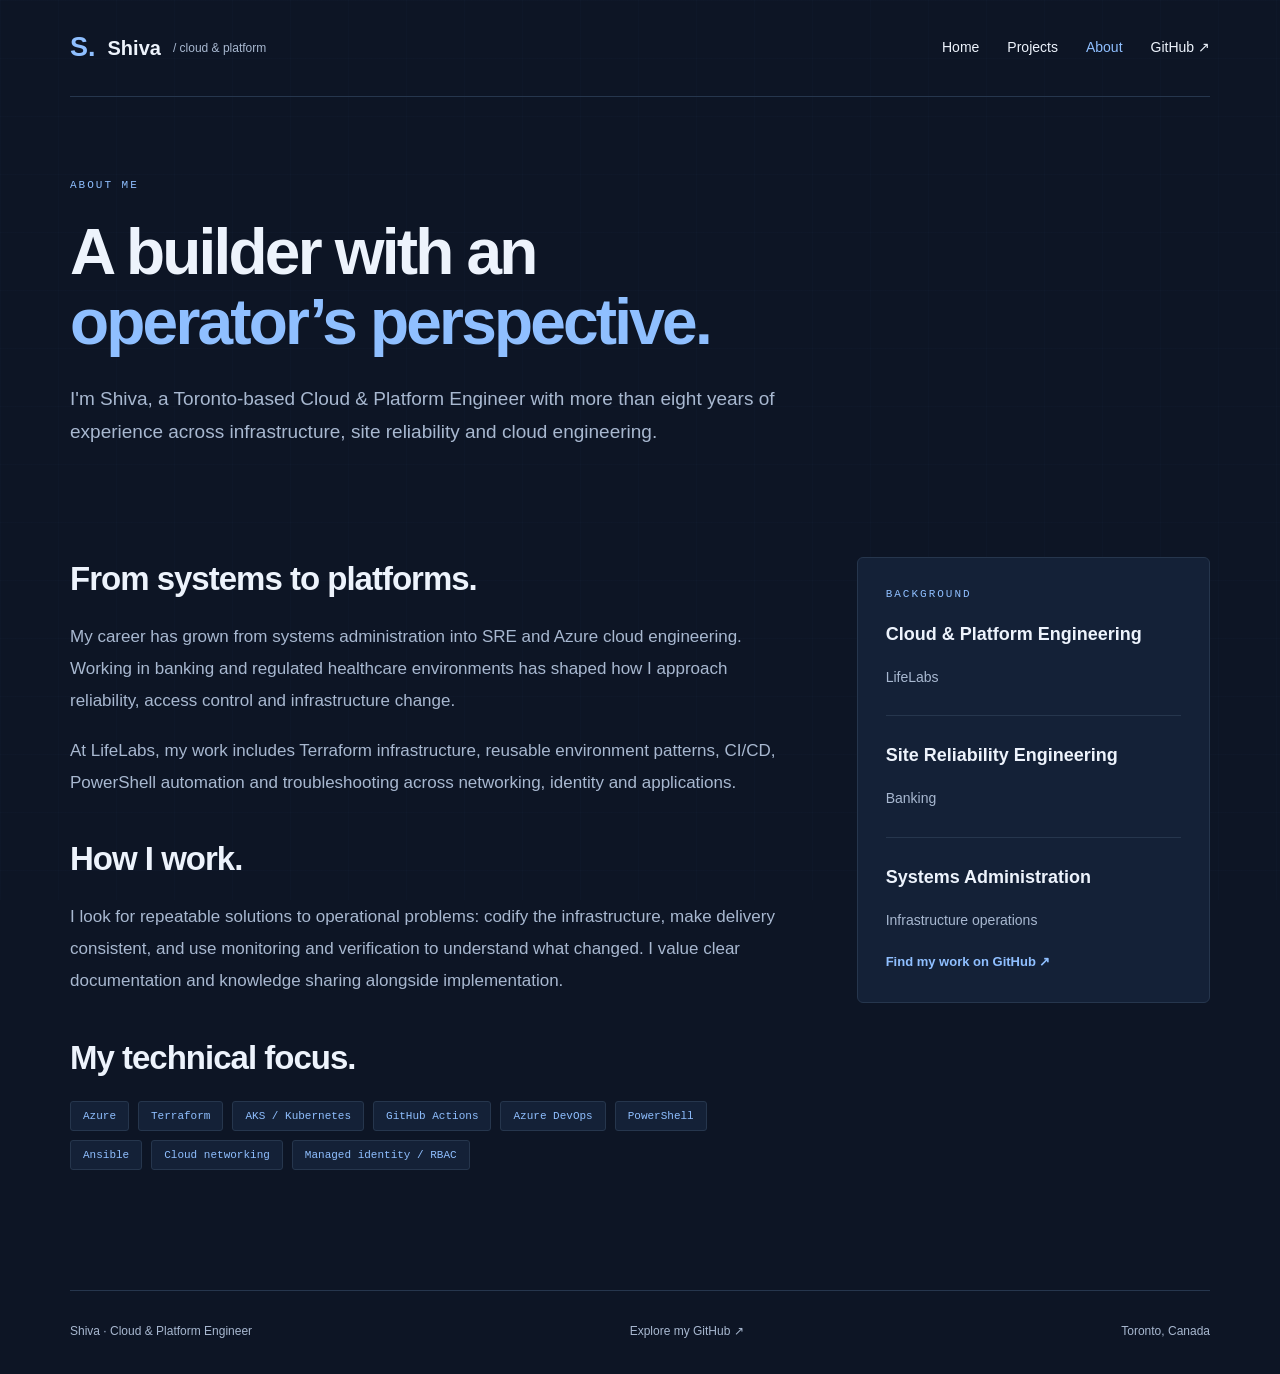
==== about.html @ f5b9aa0a "upload the portfolio" ====
<!doctype html><html lang="en"><head><meta charset="utf-8"><meta name="viewport" content="width=device-width,initial-scale=1"><meta name="description" content="Shiva — Cloud and Platform Engineer. Azure, Terraform, Kubernetes and infrastructure automation projects."><title>About | Shiva</title><link rel="stylesheet" href="style.css"></head><body><a class="skip" href="#main">Skip to content</a><header><a class="brand" href="index.html"><span class="mark">S.</span> Shiva<span class="brand-sub"> / cloud & platform</span></a><nav aria-label="Main navigation"><a  href="index.html">Home</a><a  href="projects.html">Projects</a><a aria-current="page" href="about.html">About</a><a href="https://github.com/shivakpkp">GitHub ↗</a></nav></header><main id="main"><section class="page-intro"><div class="eyebrow">ABOUT ME</div><h1>A builder with an<br><em>operator’s perspective.</em></h1><p class="lead">I'm Shiva, a Toronto-based Cloud & Platform Engineer with more than eight years of experience across infrastructure, site reliability and cloud engineering.</p></section><div class="case-layout"><article><section class="case-section"><h2>From systems to platforms.</h2><p>My career has grown from systems administration into SRE and Azure cloud engineering. Working in banking and regulated healthcare environments has shaped how I approach reliability, access control and infrastructure change.</p><p>At LifeLabs, my work includes Terraform infrastructure, reusable environment patterns, CI/CD, PowerShell automation and troubleshooting across networking, identity and applications.</p></section><section class="case-section"><h2>How I work.</h2><p>I look for repeatable solutions to operational problems: codify the infrastructure, make delivery consistent, and use monitoring and verification to understand what changed. I value clear documentation and knowledge sharing alongside implementation.</p></section><section class="case-section"><h2>My technical focus.</h2><div class="tags"><span>Azure</span><span>Terraform</span><span>AKS / Kubernetes</span><span>GitHub Actions</span><span>Azure DevOps</span><span>PowerShell</span><span>Ansible</span><span>Cloud networking</span><span>Managed identity / RBAC</span></div></section></article><aside class="case-side"><div class="eyebrow">BACKGROUND</div><h3>Cloud & Platform Engineering</h3><p>LifeLabs</p><hr><h3>Site Reliability Engineering</h3><p>Banking</p><hr><h3>Systems Administration</h3><p>Infrastructure operations</p><a class="text-link" href="https://github.com/shivakpkp">Find my work on GitHub ↗</a></aside></div></main><footer><span>Shiva · Cloud & Platform Engineer</span><a href="https://github.com/shivakpkp">Explore my GitHub ↗</a><span>Toronto, Canada</span></footer></body></html>
---- style.css ----
:root{--bg:#0d1525;--panel:#142137;--ink:#edf3fc;--muted:#a8b8d0;--blue:#8fbfff;--line:#26364d}*{box-sizing:border-box}html{scroll-behavior:smooth}body{margin:0;background:var(--bg);color:var(--ink);font-family:Arial,Helvetica,sans-serif;line-height:1.7}body:before{content:"";position:fixed;inset:0;z-index:-1;background-image:linear-gradient(#729be805 1px,transparent 1px),linear-gradient(90deg,#729be805 1px,transparent 1px);background-size:58px 58px}a{color:inherit;text-decoration:none}a:hover{color:var(--blue)}a:focus-visible,summary:focus-visible{outline:2px solid var(--blue);outline-offset:6px}.skip{position:absolute;left:12px;top:-100px;background:var(--ink);color:var(--bg);padding:12px}.skip:focus{top:8px}header,main,footer{max-width:1140px;margin:auto}header{display:flex;align-items:center;justify-content:space-between;padding:25px 0;border-bottom:1px solid var(--line)}.brand{font-size:20px;font-weight:bold;display:flex;align-items:center;gap:12px}.mark{color:var(--blue);font-size:27px}.brand-sub{font-size:12px;color:var(--muted);font-weight:normal}nav{display:flex;gap:28px;font-size:14px}nav a[aria-current]{color:var(--blue)}.hero{display:grid;grid-template-columns:1.65fr 1fr;gap:75px;align-items:center;padding:100px 0 85px}.eyebrow{font:11px/1.5 monospace;letter-spacing:2px;color:var(--blue)}.dot{display:inline-block;width:7px;height:7px;background:#80d5bc;border-radius:50%;margin-right:8px}h1{font-size:64px;line-height:1.08;letter-spacing:-2.8px;margin:25px 0}em{font-style:normal;color:var(--blue)}.lead{font-size:19px;line-height:1.75;color:var(--muted);max-width:720px}p{color:var(--muted)}.meta{font:10px/1.8 monospace;letter-spacing:1px;margin:25px 0}.meta span{padding:0 10px;color:var(--blue)}.actions{display:flex;gap:12px;margin-top:30px;flex-wrap:wrap}.button{display:inline-block;padding:13px 21px;border:1px solid #b5cfff;border-radius:5px;background:#dbe9ff;color:#142137;font-size:13px;font-weight:bold}.button:hover{background:#fff;color:#142137}.secondary{background:var(--panel);color:var(--ink);border-color:var(--line)}.blueprint{padding:30px;border:1px solid var(--line);border-radius:10px;background:linear-gradient(140deg,#16284299,#111c2d99);text-align:center}.blueprint .eyebrow{font-size:9px}.orbit{width:220px;height:220px;border:1px solid #3c5b81;border-radius:50%;margin:32px auto;display:grid;place-items:center;position:relative;box-shadow:0 0 0 16px #7bafff05,0 0 0 32px #7bafff03}.orbit:before,.orbit:after{content:"";position:absolute;background:var(--blue);width:8px;height:8px;border-radius:50%;left:31px;top:31px}.orbit:after{left:auto;top:auto;right:31px;bottom:31px;background:#80d5bc}.core{font-size:80px;line-height:1.1;color:var(--blue);letter-spacing:-5px}.core span{display:block;font:8px monospace;letter-spacing:2px;margin-top:18px;color:var(--muted)}.steps{display:flex;justify-content:space-between;font:8px monospace;color:var(--blue);letter-spacing:1px}.blueprint p{font-size:13px;margin-top:24px}.focus{display:grid;grid-template-columns:repeat(3,1fr);border-top:1px solid var(--line);border-bottom:1px solid var(--line);padding:32px 0;gap:40px;margin-bottom:85px}.focus h3{font-size:18px;margin:12px 0 8px}.focus p{font-size:14px;margin:0}.section-title{display:flex;justify-content:space-between;align-items:end;margin-bottom:30px}h2{font-size:33px;line-height:1.2;letter-spacing:-1px;margin:12px 0 22px}.text-link{font-size:13px;font-weight:bold;color:var(--blue)}.grid{display:grid;grid-template-columns:1fr 1fr;gap:22px}.project{position:relative;padding:30px;background:var(--panel);border:1px solid var(--line);border-radius:7px}.project .eyebrow{font-size:9px}.kind{font:10px monospace;color:var(--muted);margin-top:10px}.project h3{font-size:25px;line-height:1.3;letter-spacing:-.5px;margin:22px 0 15px;max-width:400px}.project h3 span{color:var(--blue)}.project p{font-size:15px;min-height:76px}.repo{margin-left:24px;font-size:12px;color:var(--muted)}.closing{margin:85px 0;padding:40px 0;border-top:1px solid var(--line);max-width:760px}.closing p{max-width:660px}.page-intro{padding:80px 0 45px}.page-intro h1{max-width:850px}.page-intro+.grid{margin-bottom:80px}details{padding:24px 0;border-top:1px solid var(--line)}summary{font-size:21px;cursor:pointer}summary span{float:right;font:12px monospace;color:var(--muted);padding-top:7px}details p{max-width:700px}.case-head{padding:60px 0 40px;border-bottom:1px solid var(--line)}.case-head .eyebrow{margin-top:40px}.case-head h1{max-width:850px;font-size:54px}.tags{display:flex;gap:9px;flex-wrap:wrap;margin:24px 0}.tags span{font:11px monospace;color:var(--blue);border:1px solid var(--line);background:var(--panel);padding:8px 12px;border-radius:3px}.case-layout{display:grid;grid-template-columns:2fr 1fr;gap:80px;margin:35px 0 80px}.case-section{margin-bottom:40px}.case-section p{font-size:17px;line-height:1.9}.case-side{align-self:start;padding:28px;background:var(--panel);border:1px solid var(--line);border-radius:6px;margin-top:10px}.case-side p{font-size:14px}.case-side h3{font-size:18px;line-height:1.5}.case-side .button{margin-top:12px}hr{border:0;border-top:1px solid var(--line);margin:26px 0}footer{border-top:1px solid var(--line);display:flex;justify-content:space-between;padding:30px 0;font-size:12px;color:var(--muted);margin-top:65px}@media(max-width:1200px){header,main,footer{margin-left:6%;margin-right:6%}.hero{gap:35px}.orbit{width:185px;height:185px}}@media(max-width:800px){.hero{grid-template-columns:1fr;padding:60px 0;gap:40px}h1{font-size:50px}.blueprint{display:none}.focus{gap:25px}.brand-sub{display:none}.case-layout{grid-template-columns:1fr;gap:10px}.case-head h1{font-size:42px}.case-side{margin-top:0}.project{padding:24px}.grid{gap:16px}.repo{display:block;margin:12px 0 0}nav{gap:18px}}@media(max-width:550px){header{align-items:flex-start;gap:20px;flex-direction:column;padding:20px 0}nav{width:100%;justify-content:space-between;font-size:13px}h1{font-size:43px;letter-spacing:-1.6px}.lead{font-size:17px}.focus,.grid{grid-template-columns:1fr}.focus{margin-bottom:55px}.focus>div{padding-bottom:16px}.section-title{align-items:start;gap:20px}.section-title h2{font-size:29px}.section-title>a{white-space:nowrap;margin-top:26px}.project p{min-height:0}.page-intro{padding-top:50px}summary span{float:none;display:block;margin-left:19px}.case-head h1{font-size:37px}footer{flex-direction:column;gap:12px}.closing{margin:55px 0}.meta{font-size:9px}}

/* Home: expertise accordion, matching the supplied reference. */
.home-light{--bg:#f4f7ff;--panel:#fff;--ink:#172e55;--muted:#526985;--blue:#2561ce;--line:#cfddf5}.home-light:before{display:none}.home-light .blueprint{background:#edf3ff}.home-light .button{background:#235dc5;color:#fff;border-color:#235dc5}.home-light .secondary{background:#fff;color:#172e55;border-color:#cfddf5}.home-light .orbit{border-color:#adc5e8}.expertise{padding:15px 0 20px;scroll-margin-top:30px}.expertise-heading{display:grid;grid-template-columns:1.2fr 1fr;align-items:center;gap:70px;margin-bottom:42px}.expertise-heading h2{font-size:40px;line-height:1.2;margin:14px 0 0;letter-spacing:-1.1px}.expertise-heading p{font-size:18px;line-height:1.65;margin:20px 0 0}.categories{display:grid;gap:18px}.category{border:1px solid #cfddf5;border-radius:13px;background:#fff;padding:0;overflow:hidden}.category summary{list-style:none;display:flex;align-items:center;gap:32px;padding:28px;min-height:120px}.category summary::-webkit-details-marker{display:none}.category summary>span{float:none;padding:0}.category-number{font:23px monospace!important;color:#2561ce!important;flex:0 0 30px}.category-label{flex:1;min-width:0;font-family:Arial,Helvetica,sans-serif!important}.category-label strong{display:block;font-size:24px;line-height:1.35;color:#172e55}.category-label>span{display:block;font:16px/1.6 Arial,Helvetica,sans-serif;color:#526985;margin-top:7px}.category-arrow{font:32px/1 Arial,Helvetica,sans-serif!important;color:#2561ce!important;transition:transform .15s}.category[open] .category-arrow{transform:rotate(90deg)}.category-projects{border-top:1px solid #dfE7f5;margin:0 28px 0 90px;padding:0 0 8px}.category-projects article{display:flex;justify-content:space-between;align-items:center;gap:25px;padding:22px 0}.category-projects article+article{border-top:1px solid #e7edf7}.category-projects h3{font-size:18px;line-height:1.4;margin:0 0 7px}.category-projects p{font-size:14px;max-width:650px;margin:0}.category-projects .text-link{white-space:nowrap}.category summary:hover{background:#f9fbff}.category summary:focus-visible{outline-offset:-5px}@media(max-width:700px){.expertise-heading{grid-template-columns:1fr;gap:0;margin-bottom:28px}.expertise-heading h2{font-size:34px}.expertise-heading p{font-size:16px}.category summary{gap:16px;padding:22px 18px}.category-label strong{font-size:20px}.category-label>span{font-size:14px}.category-number{font-size:19px!important;flex-basis:25px}.category-projects{margin:0 18px;padding-left:0}.category-projects article{align-items:flex-start;flex-direction:column;gap:12px}.category summary span{margin-left:0}.category-label>span{margin-top:7px}}@media(prefers-reduced-motion:reduce){html{scroll-behavior:auto}.category-arrow{transition:none}}

/* Dark home theme */
.home-dark{--bg:#0d1525;--panel:#142137;--ink:#edf3fc;--muted:#a8b8d0;--blue:#8fbfff;--line:#2b405c}.home-dark .category{background:var(--panel);border-color:var(--line)}.home-dark .category-label strong{color:var(--ink)}.home-dark .category-label>span{color:var(--muted)}.home-dark .category-number,.home-dark .category-arrow{color:var(--blue)!important}.home-dark .category-projects,.home-dark .category-projects article+article{border-color:var(--line)}.home-dark .category summary:hover{background:#1b2d47}
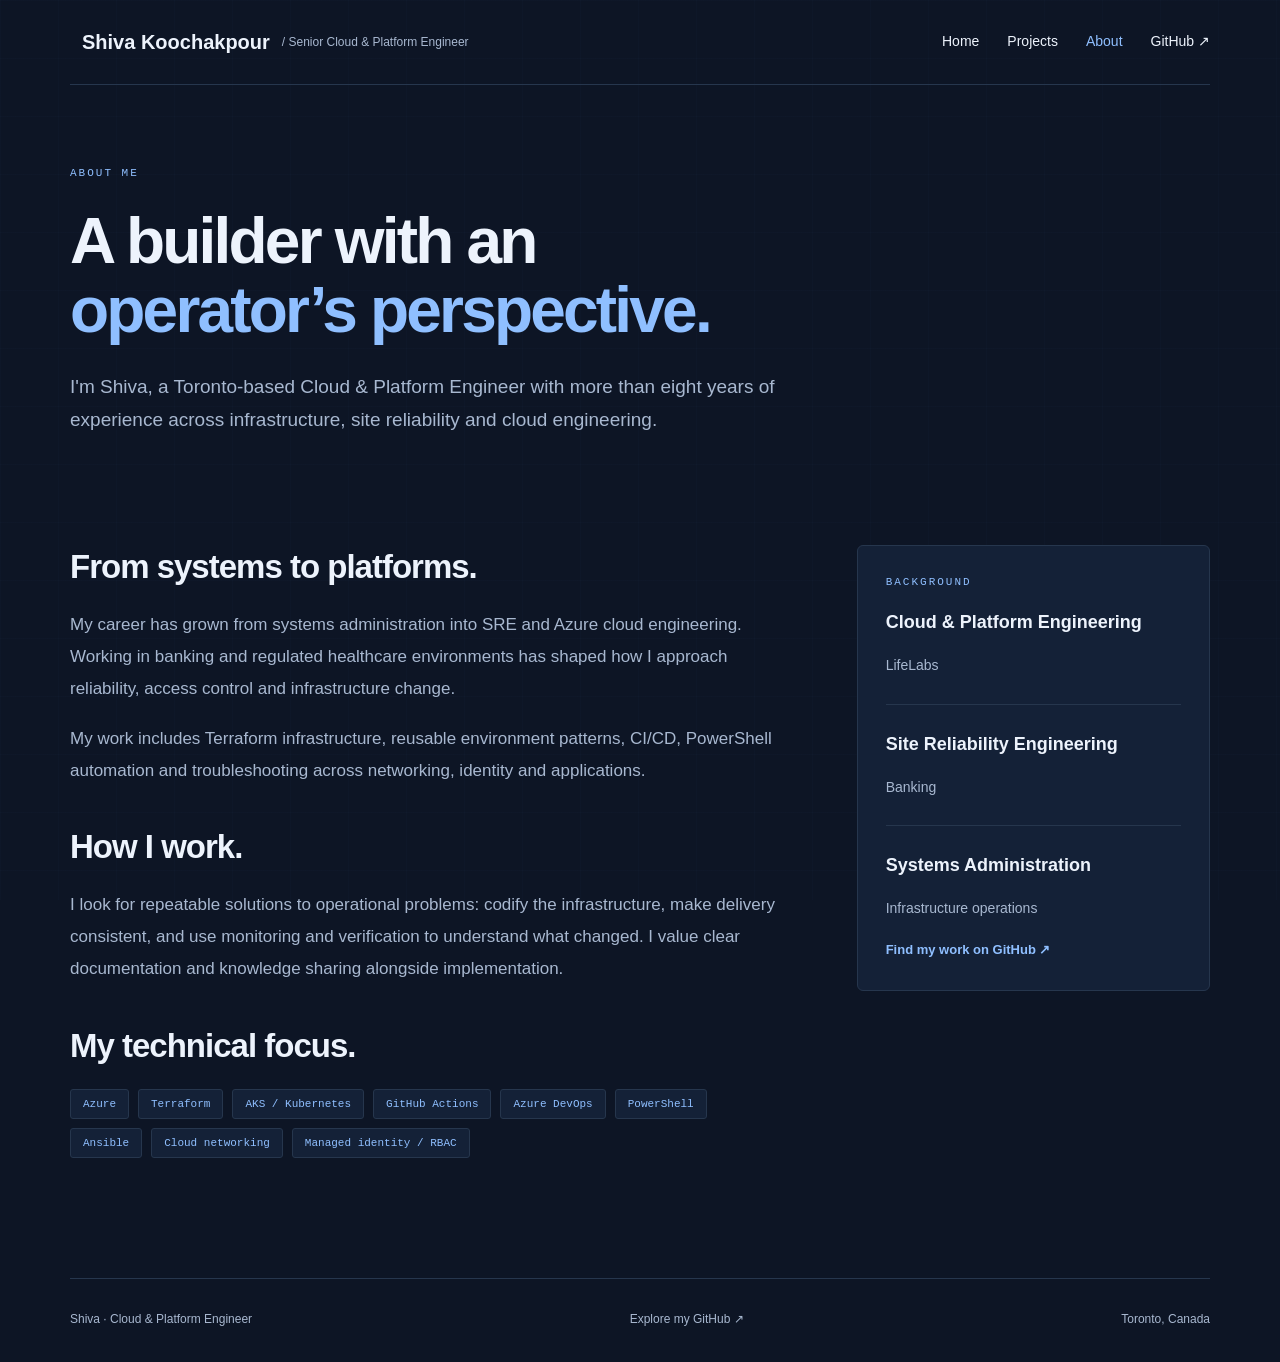
==== commit 5262bec7: "Change some details" ====
--- a/about.html
+++ b/about.html
@@ -1 +1 @@
-<!doctype html><html lang="en"><head><meta charset="utf-8"><meta name="viewport" content="width=device-width,initial-scale=1"><meta name="description" content="Shiva — Cloud and Platform Engineer. Azure, Terraform, Kubernetes and infrastructure automation projects."><title>About | Shiva</title><link rel="stylesheet" href="style.css"></head><body><a class="skip" href="#main">Skip to content</a><header><a class="brand" href="index.html"><span class="mark">S.</span> Shiva<span class="brand-sub"> / cloud & platform</span></a><nav aria-label="Main navigation"><a  href="index.html">Home</a><a  href="projects.html">Projects</a><a aria-current="page" href="about.html">About</a><a href="https://github.com/shivakpkp">GitHub ↗</a></nav></header><main id="main"><section class="page-intro"><div class="eyebrow">ABOUT ME</div><h1>A builder with an<br><em>operator’s perspective.</em></h1><p class="lead">I'm Shiva, a Toronto-based Cloud & Platform Engineer with more than eight years of experience across infrastructure, site reliability and cloud engineering.</p></section><div class="case-layout"><article><section class="case-section"><h2>From systems to platforms.</h2><p>My career has grown from systems administration into SRE and Azure cloud engineering. Working in banking and regulated healthcare environments has shaped how I approach reliability, access control and infrastructure change.</p><p>At LifeLabs, my work includes Terraform infrastructure, reusable environment patterns, CI/CD, PowerShell automation and troubleshooting across networking, identity and applications.</p></section><section class="case-section"><h2>How I work.</h2><p>I look for repeatable solutions to operational problems: codify the infrastructure, make delivery consistent, and use monitoring and verification to understand what changed. I value clear documentation and knowledge sharing alongside implementation.</p></section><section class="case-section"><h2>My technical focus.</h2><div class="tags"><span>Azure</span><span>Terraform</span><span>AKS / Kubernetes</span><span>GitHub Actions</span><span>Azure DevOps</span><span>PowerShell</span><span>Ansible</span><span>Cloud networking</span><span>Managed identity / RBAC</span></div></section></article><aside class="case-side"><div class="eyebrow">BACKGROUND</div><h3>Cloud & Platform Engineering</h3><p>LifeLabs</p><hr><h3>Site Reliability Engineering</h3><p>Banking</p><hr><h3>Systems Administration</h3><p>Infrastructure operations</p><a class="text-link" href="https://github.com/shivakpkp">Find my work on GitHub ↗</a></aside></div></main><footer><span>Shiva · Cloud & Platform Engineer</span><a href="https://github.com/shivakpkp">Explore my GitHub ↗</a><span>Toronto, Canada</span></footer></body></html>+<!doctype html><html lang="en"><head><meta charset="utf-8"><meta name="viewport" content="width=device-width,initial-scale=1"><meta name="description" content="Shiva — Cloud and Platform Engineer. Azure, Terraform, Kubernetes and infrastructure automation projects."><title>About | Shiva</title><link rel="stylesheet" href="style.css"></head><body><a class="skip" href="#main">Skip to content</a><header><a class="brand" href="index.html"><span class="mark"> </span> Shiva Koochakpour<span class="brand-sub"> / Senior Cloud & Platform Engineer</span></a><nav aria-label="Main navigation"><a  href="index.html">Home</a><a  href="projects.html">Projects</a><a aria-current="page" href="about.html">About</a><a href="https://github.com/shivakpkp">GitHub ↗</a></nav></header><main id="main"><section class="page-intro"><div class="eyebrow">ABOUT ME</div><h1>A builder with an<br><em>operator’s perspective.</em></h1><p class="lead">I'm Shiva, a Toronto-based Cloud & Platform Engineer with more than eight years of experience across infrastructure, site reliability and cloud engineering.</p></section><div class="case-layout"><article><section class="case-section"><h2>From systems to platforms.</h2><p>My career has grown from systems administration into SRE and Azure cloud engineering. Working in banking and regulated healthcare environments has shaped how I approach reliability, access control and infrastructure change.</p><p> My work includes Terraform infrastructure, reusable environment patterns, CI/CD, PowerShell automation and troubleshooting across networking, identity and applications.</p></section><section class="case-section"><h2>How I work.</h2><p>I look for repeatable solutions to operational problems: codify the infrastructure, make delivery consistent, and use monitoring and verification to understand what changed. I value clear documentation and knowledge sharing alongside implementation.</p></section><section class="case-section"><h2>My technical focus.</h2><div class="tags"><span>Azure</span><span>Terraform</span><span>AKS / Kubernetes</span><span>GitHub Actions</span><span>Azure DevOps</span><span>PowerShell</span><span>Ansible</span><span>Cloud networking</span><span>Managed identity / RBAC</span></div></section></article><aside class="case-side"><div class="eyebrow">BACKGROUND</div><h3>Cloud & Platform Engineering</h3><p>LifeLabs</p><hr><h3>Site Reliability Engineering</h3><p>Banking</p><hr><h3>Systems Administration</h3><p>Infrastructure operations</p><a class="text-link" href="https://github.com/shivakpkp">Find my work on GitHub ↗</a></aside></div></main><footer><span>Shiva · Cloud & Platform Engineer</span><a href="https://github.com/shivakpkp">Explore my GitHub ↗</a><span>Toronto, Canada</span></footer></body></html>
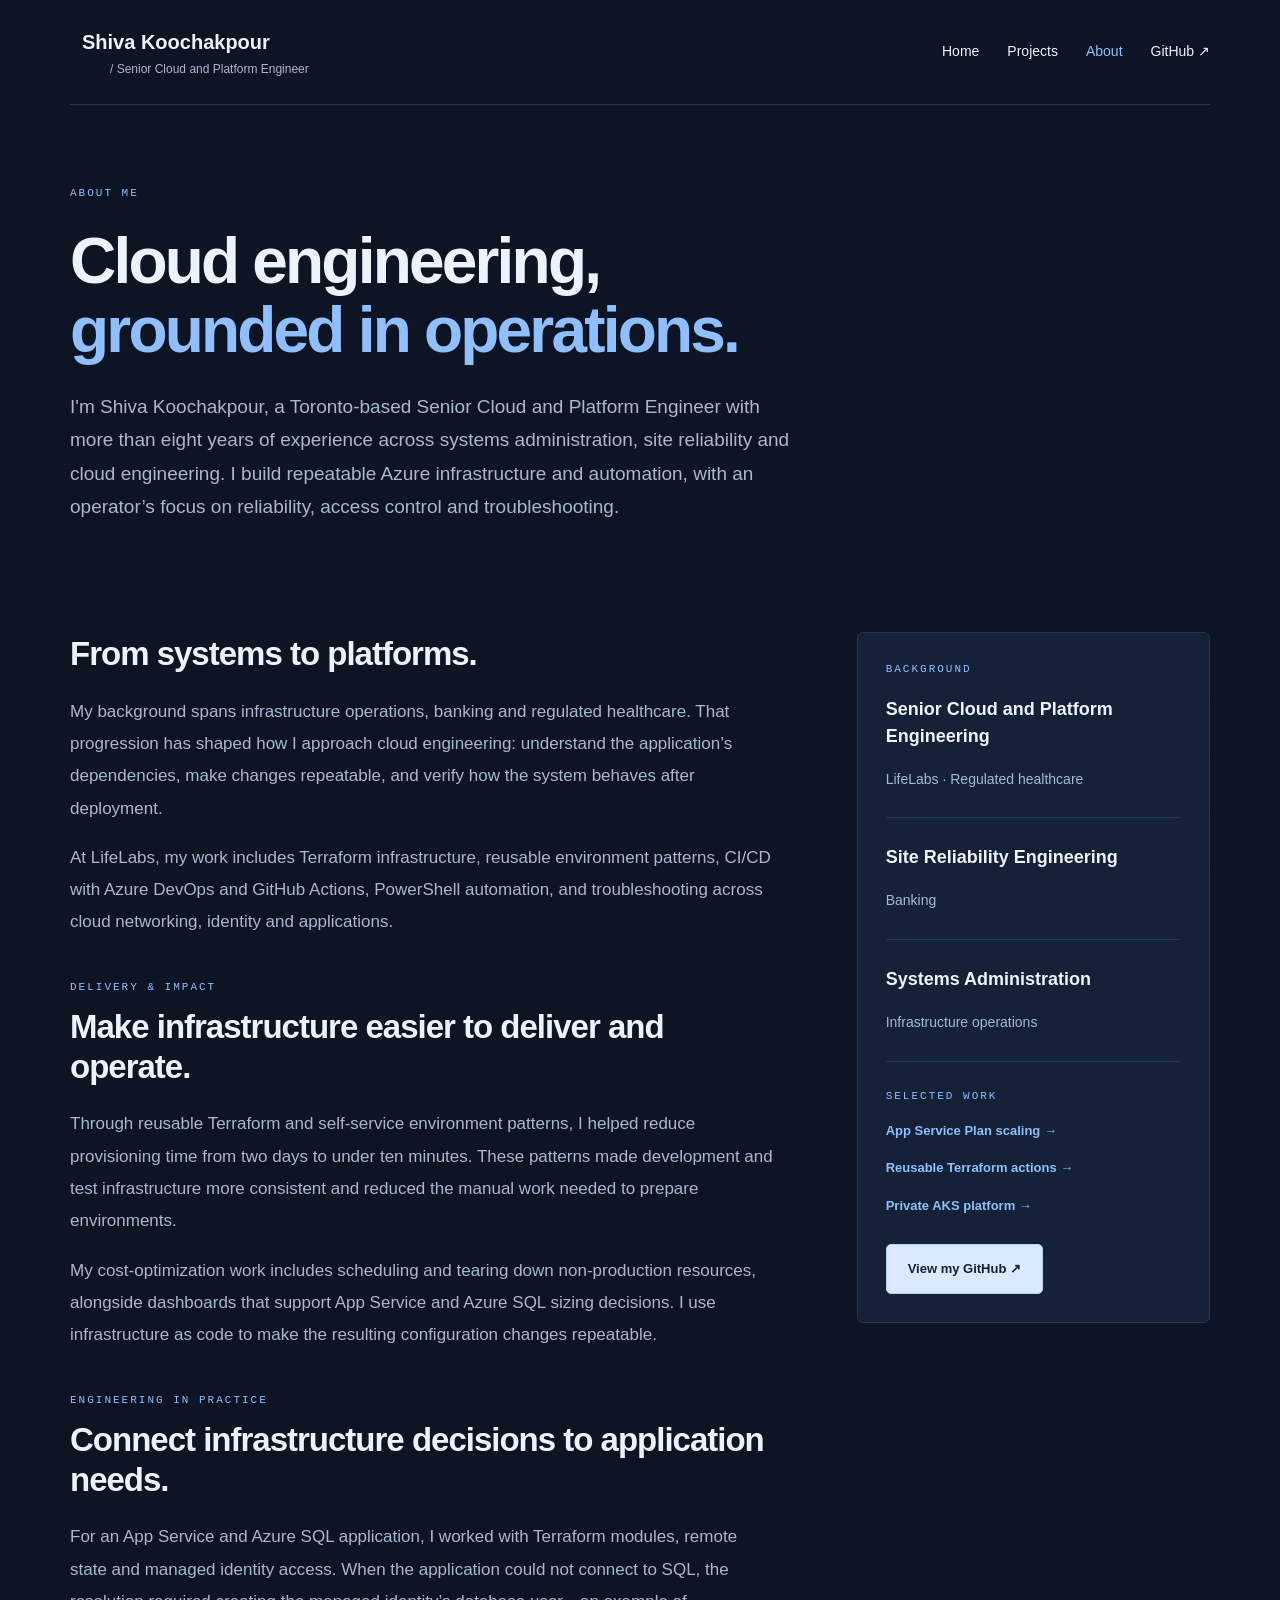
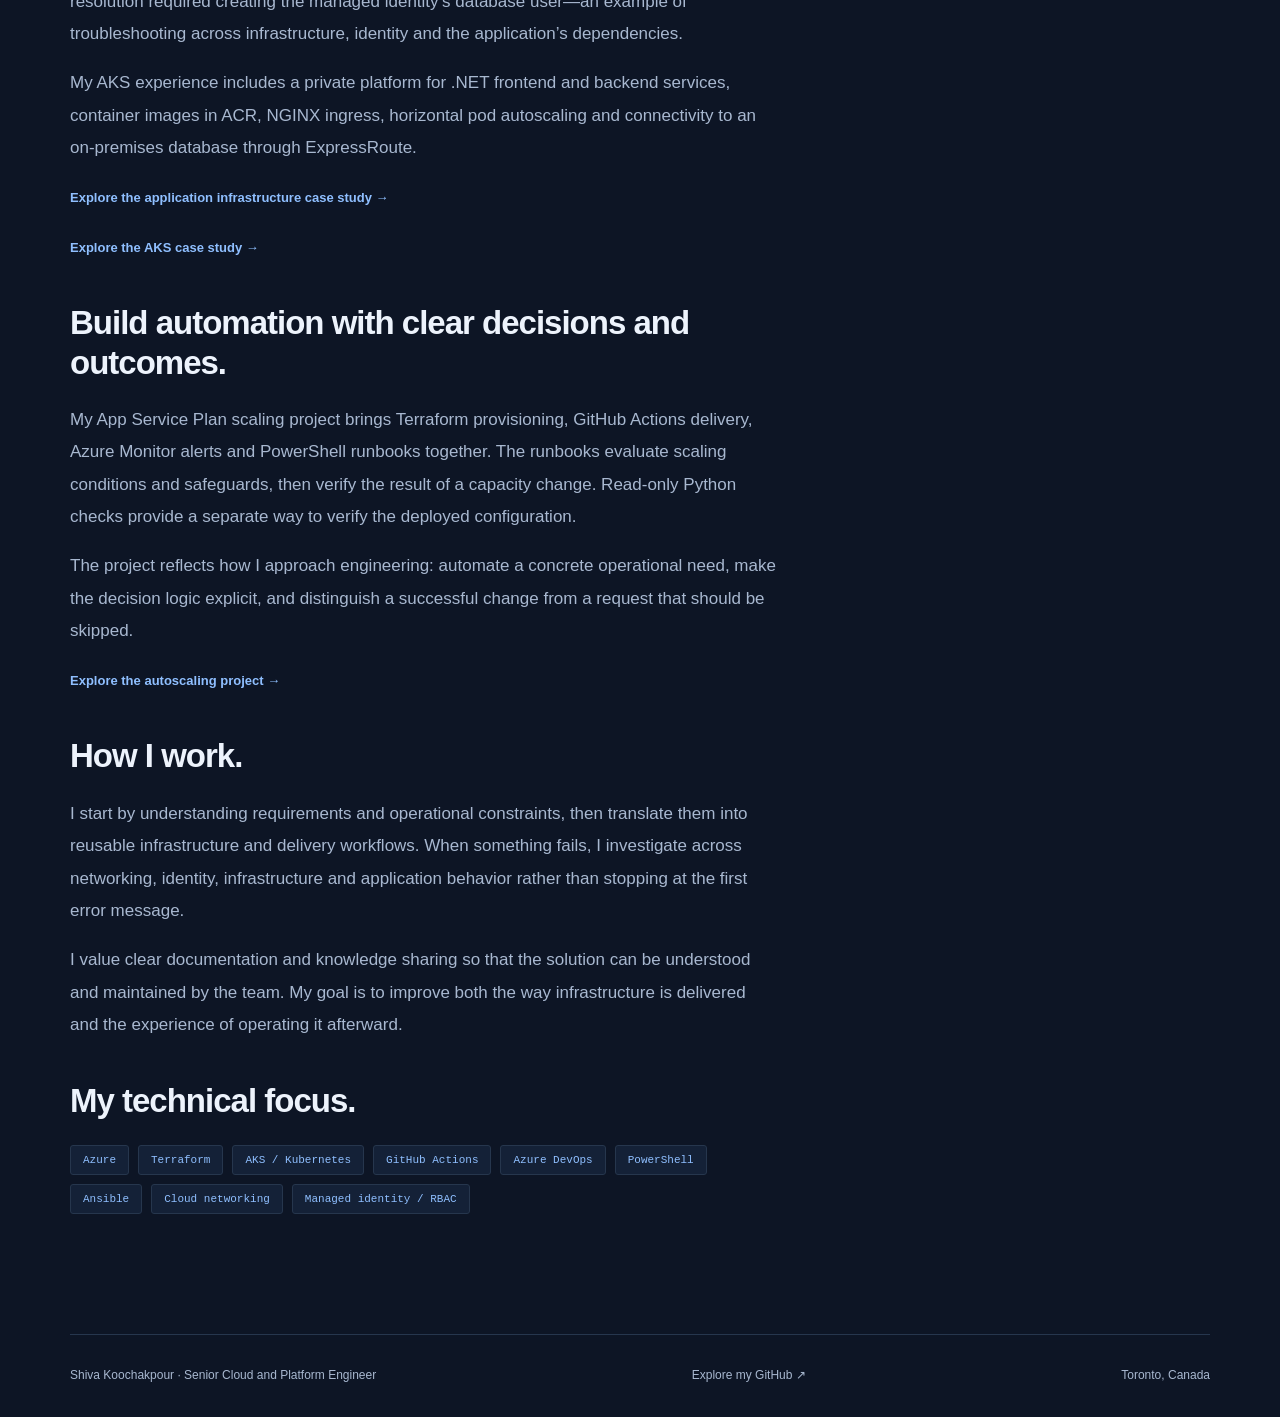
==== commit c4e63707: "Strengthen About page with outcomes and engineering examples" ====
--- a/about.html
+++ b/about.html
@@ -1 +1,27 @@
-<!doctype html><html lang="en"><head><meta charset="utf-8"><meta name="viewport" content="width=device-width,initial-scale=1"><meta name="description" content="Shiva — Cloud and Platform Engineer. Azure, Terraform, Kubernetes and infrastructure automation projects."><title>About | Shiva</title><link rel="stylesheet" href="style.css"></head><body><a class="skip" href="#main">Skip to content</a><header><a class="brand" href="index.html"><span class="mark"> </span> Shiva Koochakpour<span class="brand-sub"> / Senior Cloud & Platform Engineer</span></a><nav aria-label="Main navigation"><a  href="index.html">Home</a><a  href="projects.html">Projects</a><a aria-current="page" href="about.html">About</a><a href="https://github.com/shivakpkp">GitHub ↗</a></nav></header><main id="main"><section class="page-intro"><div class="eyebrow">ABOUT ME</div><h1>A builder with an<br><em>operator’s perspective.</em></h1><p class="lead">I'm Shiva, a Toronto-based Cloud & Platform Engineer with more than eight years of experience across infrastructure, site reliability and cloud engineering.</p></section><div class="case-layout"><article><section class="case-section"><h2>From systems to platforms.</h2><p>My career has grown from systems administration into SRE and Azure cloud engineering. Working in banking and regulated healthcare environments has shaped how I approach reliability, access control and infrastructure change.</p><p> My work includes Terraform infrastructure, reusable environment patterns, CI/CD, PowerShell automation and troubleshooting across networking, identity and applications.</p></section><section class="case-section"><h2>How I work.</h2><p>I look for repeatable solutions to operational problems: codify the infrastructure, make delivery consistent, and use monitoring and verification to understand what changed. I value clear documentation and knowledge sharing alongside implementation.</p></section><section class="case-section"><h2>My technical focus.</h2><div class="tags"><span>Azure</span><span>Terraform</span><span>AKS / Kubernetes</span><span>GitHub Actions</span><span>Azure DevOps</span><span>PowerShell</span><span>Ansible</span><span>Cloud networking</span><span>Managed identity / RBAC</span></div></section></article><aside class="case-side"><div class="eyebrow">BACKGROUND</div><h3>Cloud & Platform Engineering</h3><p>LifeLabs</p><hr><h3>Site Reliability Engineering</h3><p>Banking</p><hr><h3>Systems Administration</h3><p>Infrastructure operations</p><a class="text-link" href="https://github.com/shivakpkp">Find my work on GitHub ↗</a></aside></div></main><footer><span>Shiva · Cloud & Platform Engineer</span><a href="https://github.com/shivakpkp">Explore my GitHub ↗</a><span>Toronto, Canada</span></footer></body></html>+<!doctype html><html lang="en"><head><meta charset="utf-8"><meta name="viewport" content="width=device-width,initial-scale=1"><meta name="description" content="Shiva Koochakpour — Senior Cloud and Platform Engineer. Azure, Terraform, Kubernetes and infrastructure automation projects."><title>About | Shiva Koochakpour</title><link rel="stylesheet" href="style.css"><style>header .brand{flex-wrap:wrap;row-gap:0;min-width:0}header .brand-sub{flex-basis:100%;padding-left:40px}header nav{flex-shrink:0}@media(min-width:551px) and (max-width:1000px){header{flex-wrap:wrap;gap:20px}}</style></head><body><a class="skip" href="#main">Skip to content</a><header><a class="brand" href="index.html"><span class="mark"> </span> Shiva Koochakpour<span class="brand-sub"> / Senior Cloud and Platform Engineer</span></a><nav aria-label="Main navigation"><a  href="index.html">Home</a><a  href="projects.html">Projects</a><a aria-current="page" href="about.html">About</a><a href="https://github.com/shivakpkp">GitHub ↗</a></nav></header><main id="main">
+<section class="page-intro">
+<div class="eyebrow">ABOUT ME</div>
+<h1>Cloud engineering,<br><em>grounded in operations.</em></h1>
+<p class="lead">I'm Shiva Koochakpour, a Toronto-based Senior Cloud and Platform Engineer with more than eight years of experience across systems administration, site reliability and cloud engineering. I build repeatable Azure infrastructure and automation, with an operator’s focus on reliability, access control and troubleshooting.</p>
+</section>
+<div class="case-layout"><article>
+<section class="case-section"><h2>From systems to platforms.</h2>
+<p>My background spans infrastructure operations, banking and regulated healthcare. That progression has shaped how I approach cloud engineering: understand the application’s dependencies, make changes repeatable, and verify how the system behaves after deployment.</p>
+<p>At LifeLabs, my work includes Terraform infrastructure, reusable environment patterns, CI/CD with Azure DevOps and GitHub Actions, PowerShell automation, and troubleshooting across cloud networking, identity and applications.</p></section>
+<section class="case-section"><div class="eyebrow">DELIVERY &amp; IMPACT</div><h2>Make infrastructure easier to deliver and operate.</h2>
+<p>Through reusable Terraform and self-service environment patterns, I helped reduce provisioning time from two days to under ten minutes. These patterns made development and test infrastructure more consistent and reduced the manual work needed to prepare environments.</p>
+<p>My cost-optimization work includes scheduling and tearing down non-production resources, alongside dashboards that support App Service and Azure SQL sizing decisions. I use infrastructure as code to make the resulting configuration changes repeatable.</p></section>
+<section class="case-section"><div class="eyebrow">ENGINEERING IN PRACTICE</div><h2>Connect infrastructure decisions to application needs.</h2>
+<p>For an App Service and Azure SQL application, I worked with Terraform modules, remote state and managed identity access. When the application could not connect to SQL, the resolution required creating the managed identity’s database user—an example of troubleshooting across infrastructure, identity and the application’s dependencies.</p>
+<p>My AKS experience includes a private platform for .NET frontend and backend services, container images in ACR, NGINX ingress, horizontal pod autoscaling and connectivity to an on-premises database through ExpressRoute.</p>
+<p><a class="text-link" href="projects/app-service-sql.html">Explore the application infrastructure case study →</a></p>
+<p><a class="text-link" href="projects/aks-platform.html">Explore the AKS case study →</a></p></section>
+<section class="case-section"><h2>Build automation with clear decisions and outcomes.</h2>
+<p>My App Service Plan scaling project brings Terraform provisioning, GitHub Actions delivery, Azure Monitor alerts and PowerShell runbooks together. The runbooks evaluate scaling conditions and safeguards, then verify the result of a capacity change. Read-only Python checks provide a separate way to verify the deployed configuration.</p>
+<p>The project reflects how I approach engineering: automate a concrete operational need, make the decision logic explicit, and distinguish a successful change from a request that should be skipped.</p>
+<p><a class="text-link" href="projects/app-service-scaling.html">Explore the autoscaling project →</a></p></section>
+<section class="case-section"><h2>How I work.</h2>
+<p>I start by understanding requirements and operational constraints, then translate them into reusable infrastructure and delivery workflows. When something fails, I investigate across networking, identity, infrastructure and application behavior rather than stopping at the first error message.</p>
+<p>I value clear documentation and knowledge sharing so that the solution can be understood and maintained by the team. My goal is to improve both the way infrastructure is delivered and the experience of operating it afterward.</p></section>
+<section class="case-section"><h2>My technical focus.</h2><div class="tags"><span>Azure</span><span>Terraform</span><span>AKS / Kubernetes</span><span>GitHub Actions</span><span>Azure DevOps</span><span>PowerShell</span><span>Ansible</span><span>Cloud networking</span><span>Managed identity / RBAC</span></div></section>
+</article><aside class="case-side"><div class="eyebrow">BACKGROUND</div><h3>Senior Cloud and Platform Engineering</h3><p>LifeLabs · Regulated healthcare</p><hr><h3>Site Reliability Engineering</h3><p>Banking</p><hr><h3>Systems Administration</h3><p>Infrastructure operations</p><hr><div class="eyebrow">SELECTED WORK</div><p><a class="text-link" href="projects/app-service-scaling.html">App Service Plan scaling →</a></p><p><a class="text-link" href="projects/terraform-actions.html">Reusable Terraform actions →</a></p><p><a class="text-link" href="projects/aks-platform.html">Private AKS platform →</a></p><a class="button" href="https://github.com/shivakpkp">View my GitHub ↗</a></aside></div></main><footer><span>Shiva Koochakpour · Senior Cloud and Platform Engineer</span><a href="https://github.com/shivakpkp">Explore my GitHub ↗</a><span>Toronto, Canada</span></footer></body></html>
